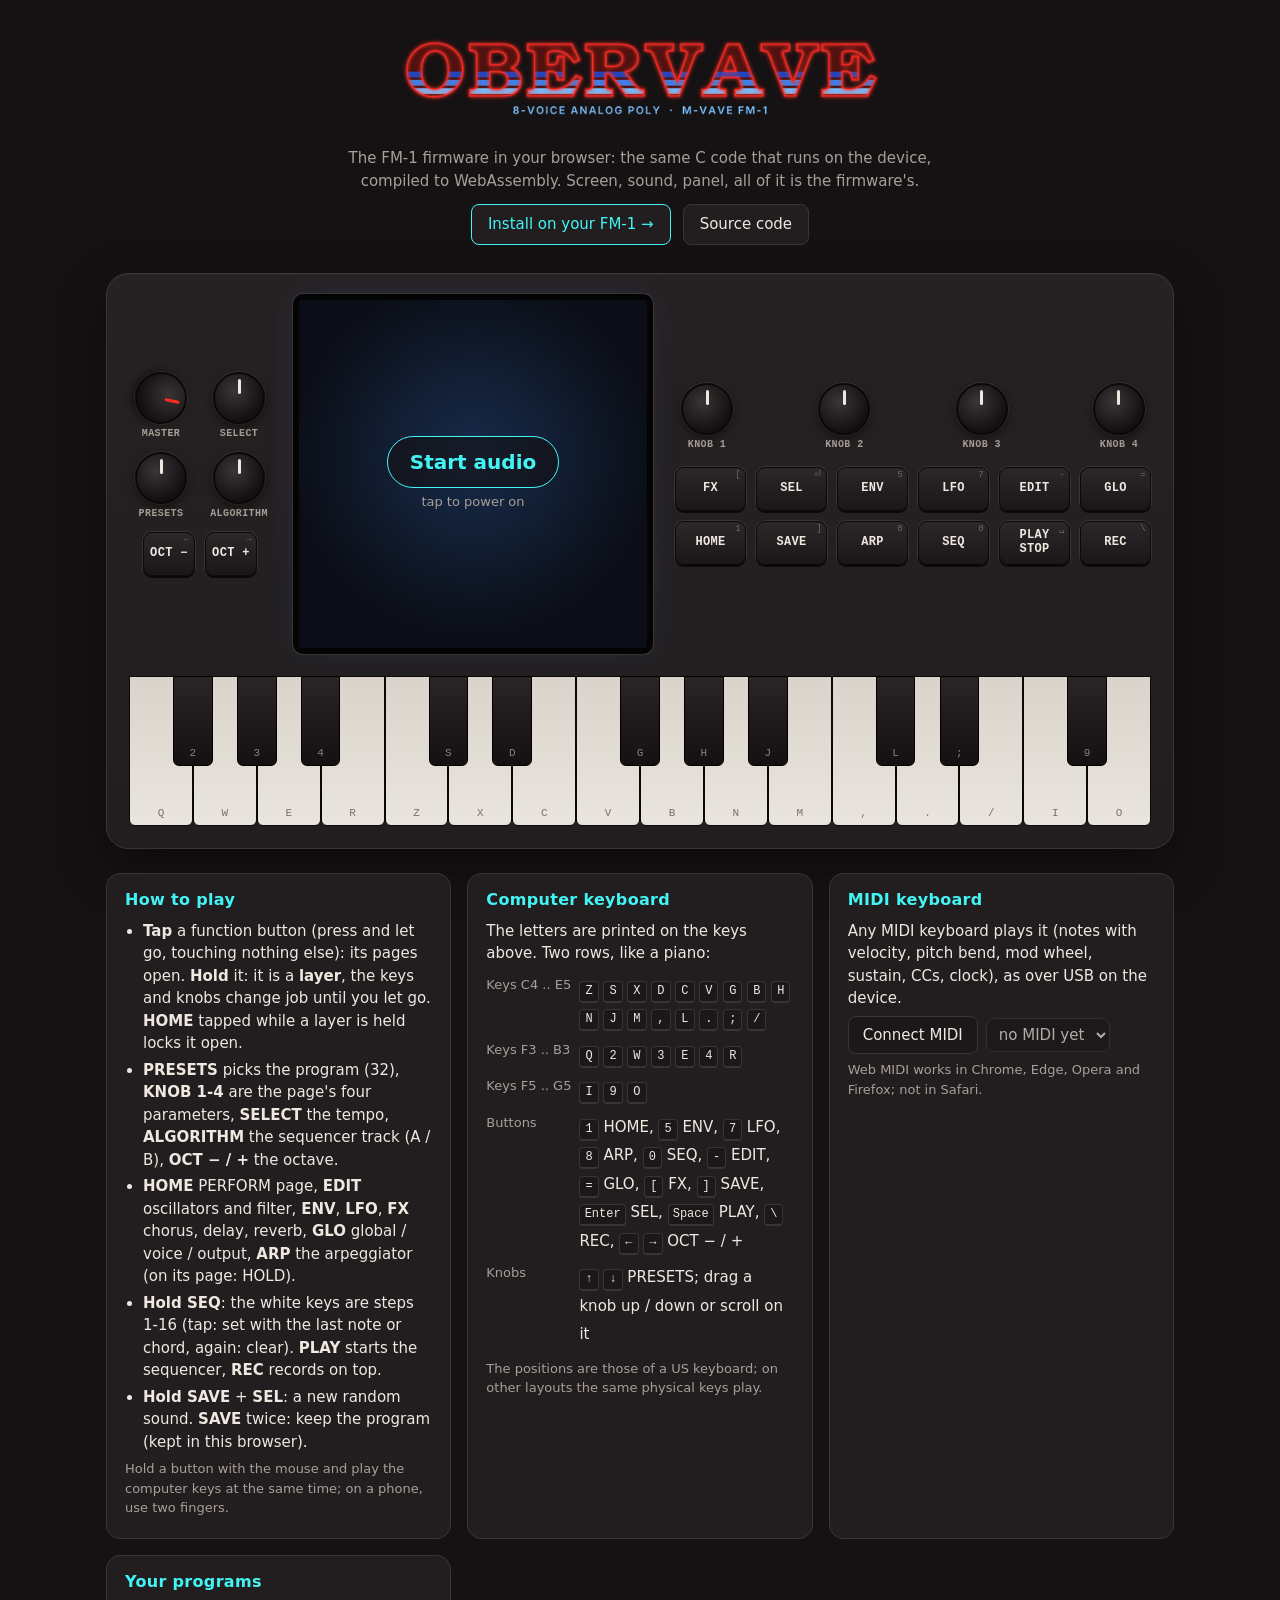
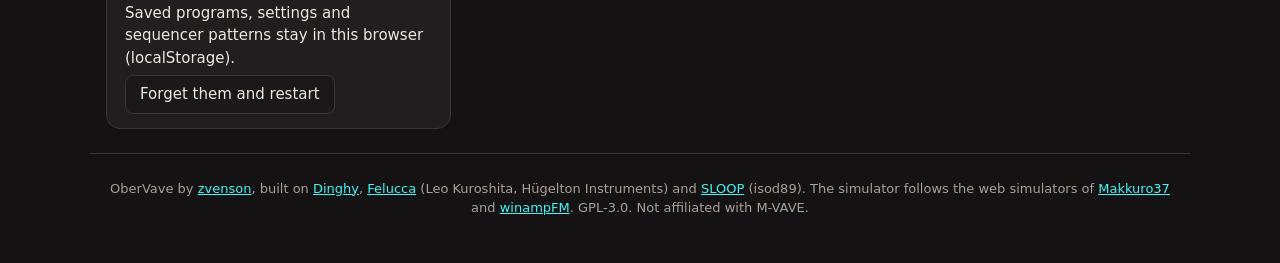
==== docs/sim/index.html @ a561eb08 "Checkpoint: 8-voice engine, 4-voice unison, 2-voice DUO chords, env amt calibrated to 482" ====
<!doctype html>
<!-- SPDX-License-Identifier: GPL-3.0-only -->
<html lang="en">
<head>
<meta charset="utf-8">
<meta name="viewport" content="width=device-width, initial-scale=1">
<title>OberVave Simulator</title>
<meta name="description" content="OberVave, an 8-voice analog-style polysynth firmware for the FM-1, running in your browser: the firmware's own code compiled to WebAssembly.">
<link rel="icon" href="logo.png">
<link rel="stylesheet" href="sim.css">
</head>
<body>
<header class="top">
  <img class="logo" src="logo.png" alt="OberVave">
  <p class="tag">The FM-1 firmware in your browser: the same C code that runs on the device, compiled to WebAssembly.
    Screen, sound, panel, all of it is the firmware's.</p>
  <nav class="links">
    <a class="cta" href="https://thefirmwarehub.com/#fw-obervave">Install on your FM-1 &rarr;</a>
    <a href="https://github.com/zvenson/obervave">Source code</a>
  </nav>
</header>

<main>
  <section class="device" id="device" aria-label="The simulated FM-1">
    <div class="left">
      <div class="knobrow">
        <div class="knob" data-id="master" data-label="MASTER"></div>
        <div class="knob" data-id="select" data-label="SELECT"></div>
      </div>
      <div class="knobrow">
        <div class="knob" data-id="presets" data-label="PRESETS"></div>
        <div class="knob" data-id="algo" data-label="ALGORITHM"></div>
      </div>
      <div class="octs">
        <button class="btn" data-btn="0">OCT &minus;</button>
        <button class="btn" data-btn="1">OCT +</button>
      </div>
    </div>
    <div class="screenbox">
      <canvas id="screen" width="240" height="240" aria-label="The FM-1's screen"></canvas>
      <button id="power" class="power">
        <span class="p1">Start audio</span>
        <span class="p2">tap to power on</span>
      </button>
    </div>
    <div class="right">
      <div class="knobrow four">
        <div class="knob" data-id="k1" data-label="KNOB 1"></div>
        <div class="knob" data-id="k2" data-label="KNOB 2"></div>
        <div class="knob" data-id="k3" data-label="KNOB 3"></div>
        <div class="knob" data-id="k4" data-label="KNOB 4"></div>
      </div>
      <div class="btngrid">
        <button class="btn" data-btn="2">FX</button>
        <button class="btn" data-btn="3">SEL</button>
        <button class="btn" data-btn="4">ENV</button>
        <button class="btn" data-btn="5">LFO</button>
        <button class="btn" data-btn="6">EDIT</button>
        <button class="btn" data-btn="7">GLO</button>
        <button class="btn" data-btn="8">HOME</button>
        <button class="btn" data-btn="9">SAVE</button>
        <button class="btn" data-btn="10">ARP</button>
        <button class="btn" data-btn="11">SEQ</button>
        <button class="btn" data-btn="12">PLAY<br>STOP</button>
        <button class="btn rec" data-btn="13">REC</button>
      </div>
    </div>
    <div class="keys" id="keys" aria-label="The 27 keys, F3 to G5"></div>
  </section>

  <section class="info">
    <div class="box">
      <h2>How to play</h2>
      <ul>
        <li><b>Tap</b> a function button (press and let go, touching nothing else): its pages open.
          <b>Hold</b> it: it is a <b>layer</b>, the keys and knobs change job until you let go.
          <b>HOME</b> tapped while a layer is held locks it open.</li>
        <li><b>PRESETS</b> picks the program (32), <b>KNOB 1-4</b> are the page's four parameters,
          <b>SELECT</b> the tempo, <b>ALGORITHM</b> the sequencer track (A / B), <b>OCT &minus; / +</b> the octave.</li>
        <li><b>HOME</b> PERFORM page, <b>EDIT</b> oscillators and filter, <b>ENV</b>, <b>LFO</b>, <b>FX</b> chorus,
          delay, reverb, <b>GLO</b> global / voice / output, <b>ARP</b> the arpeggiator (on its page: HOLD).</li>
        <li><b>Hold SEQ</b>: the white keys are steps 1-16 (tap: set with the last note or chord, again: clear).
          <b>PLAY</b> starts the sequencer, <b>REC</b> records on top.</li>
        <li><b>Hold SAVE</b> + <b>SEL</b>: a new random sound. <b>SAVE</b> twice: keep the program
          (kept in this browser).</li>
      </ul>
      <p class="hint">Hold a button with the mouse and play the computer keys at the same time; on a phone, use two fingers.</p>
    </div>

    <div class="box">
      <h2>Computer keyboard</h2>
      <p>The letters are printed on the keys above. Two rows, like a piano:</p>
      <table class="map">
        <tr><th>Keys C4 .. E5</th><td><kbd>Z</kbd> <kbd>S</kbd> <kbd>X</kbd> <kbd>D</kbd> <kbd>C</kbd> <kbd>V</kbd> <kbd>G</kbd> <kbd>B</kbd> <kbd>H</kbd> <kbd>N</kbd> <kbd>J</kbd> <kbd>M</kbd> <kbd>,</kbd> <kbd>L</kbd> <kbd>.</kbd> <kbd>;</kbd> <kbd>/</kbd></td></tr>
        <tr><th>Keys F3 .. B3</th><td><kbd>Q</kbd> <kbd>2</kbd> <kbd>W</kbd> <kbd>3</kbd> <kbd>E</kbd> <kbd>4</kbd> <kbd>R</kbd></td></tr>
        <tr><th>Keys F5 .. G5</th><td><kbd>I</kbd> <kbd>9</kbd> <kbd>O</kbd></td></tr>
        <tr><th>Buttons</th><td><kbd>1</kbd> HOME, <kbd>5</kbd> ENV, <kbd>7</kbd> LFO, <kbd>8</kbd> ARP, <kbd>0</kbd> SEQ, <kbd>-</kbd> EDIT,
          <kbd>=</kbd> GLO, <kbd>[</kbd> FX, <kbd>]</kbd> SAVE, <kbd>Enter</kbd> SEL, <kbd>Space</kbd> PLAY, <kbd>\</kbd> REC,
          <kbd>&larr;</kbd> <kbd>&rarr;</kbd> OCT &minus; / +</td></tr>
        <tr><th>Knobs</th><td><kbd>&uarr;</kbd> <kbd>&darr;</kbd> PRESETS; drag a knob up / down or scroll on it</td></tr>
      </table>
      <p class="hint">The positions are those of a US keyboard; on other layouts the same physical keys play.</p>
    </div>

    <div class="box">
      <h2>MIDI keyboard</h2>
      <p>Any MIDI keyboard plays it (notes with velocity, pitch bend, mod wheel, sustain, CCs, clock), as over USB on the device.</p>
      <div class="midirow">
        <button id="midiBtn" class="small">Connect MIDI</button>
        <select id="midiSel" disabled><option value="">no MIDI yet</option></select>
      </div>
      <p class="hint" id="midiMsg">Web MIDI works in Chrome, Edge, Opera and Firefox; not in Safari.</p>
    </div>

    <div class="box">
      <h2>Your programs</h2>
      <p>Saved programs, settings and sequencer patterns stay in this browser (localStorage).</p>
      <button id="resetStore" class="small">Forget them and restart</button>
    </div>
  </section>
</main>

<footer>
  <p>OberVave by <a href="https://github.com/zvenson">zvenson</a>, built on
    <a href="https://github.com/zvenson/dinghy">Dinghy</a>,
    <a href="https://github.com/hugelton/Felucca">Felucca</a> (Leo Kuroshita, H&uuml;gelton Instruments) and
    <a href="https://github.com/isod89/sloop-fm1">SLOOP</a> (isod89). The simulator follows the web simulators of
    <a href="https://github.com/genkigenki/Makkuro37">Makkuro37</a> and <a href="https://github.com/hericdk/winampFM">winampFM</a>.
    GPL-3.0. Not affiliated with M-VAVE.</p>
</footer>
<script src="sim.js"></script>
</body>
</html>
---- docs/sim/sim.css ----
/* SPDX-License-Identifier: GPL-3.0-only */
/* OberVave simulator: thefirmwarehub.com's warm dark, OberVave's red and blue (assets/logo) */
:root {
  --bg: #151213;
  --panel: #221e1f;
  --panel2: #1b1819;
  --line: #3a3435;
  --fg: #efe8e1;
  --dim: #a89f98;
  --cyan: #42f5f5;
  --red: #ff2c20;
  --blue: #3c82eb;
  --blue-hi: #78beff;
  --led: #ff4a38;
  --key-w: #e9e4dd;
  --key-b: #141112;
  color-scheme: dark;
}
* { box-sizing: border-box; }
html { -webkit-text-size-adjust: 100%; }
body {
  margin: 0;
  background: var(--bg);
  color: var(--fg);
  font: 15px/1.5 system-ui, -apple-system, "Segoe UI", Roboto, sans-serif;
}
a { color: var(--cyan); }
kbd {
  display: inline-block;
  min-width: 1.6em;
  padding: 0 .35em;
  border: 1px solid var(--line);
  border-bottom-width: 2px;
  border-radius: 4px;
  background: var(--panel2);
  font: 12px/1.6 ui-monospace, "SF Mono", Menlo, Consolas, monospace;
  text-align: center;
  color: var(--fg);
}

/* ---- header */
.top { max-width: 1100px; margin: 0 auto; padding: 20px 16px 8px; text-align: center; }
.logo { width: min(520px, 100%); height: auto; display: block; margin: 0 auto; }
.tag { color: var(--dim); margin: 6px auto 12px; max-width: 640px; }
.links { display: flex; gap: 12px; justify-content: center; flex-wrap: wrap; }
.links a {
  padding: 8px 16px; border: 1px solid var(--line); border-radius: 8px; text-decoration: none; color: var(--fg);
  background: var(--panel);
}
.links a.cta { border-color: var(--cyan); color: var(--cyan); }
.links a:hover { border-color: var(--cyan); }

main { max-width: 1100px; margin: 0 auto; padding: 8px 16px 24px; }

/* ---- the device */
.device {
  display: grid;
  grid-template-columns: auto auto 1fr;
  grid-template-areas: "left screen right" "keys keys keys";
  gap: 18px 22px;
  align-items: center;
  margin: 12px auto 24px;
  padding: 20px 22px 22px;
  background: linear-gradient(180deg, #262122, var(--panel));
  border: 1px solid var(--line);
  border-radius: 22px;
  box-shadow: 0 18px 50px rgba(0, 0, 0, .45), inset 0 1px 0 rgba(255, 255, 255, .04);
  user-select: none;
  -webkit-user-select: none;
  -webkit-touch-callout: none;
}
.device button, .device .knob, .keys { touch-action: none; }
.left { grid-area: left; display: flex; flex-direction: column; gap: 12px; align-items: center; }
.right { grid-area: right; display: flex; flex-direction: column; gap: 16px; align-items: stretch; min-width: 0; }
.screenbox { grid-area: screen; position: relative; width: 360px; max-width: 100%; }
.knobrow { display: flex; gap: 14px; justify-content: center; }
.knobrow.four { justify-content: space-between; }

#screen {
  display: block; width: 100%; height: auto; aspect-ratio: 1;
  image-rendering: pixelated; image-rendering: crisp-edges;
  background: #0b0e16; border: 6px solid #050405; border-radius: 10px;
  box-shadow: 0 0 0 1px var(--line), 0 0 30px rgba(60, 130, 235, .12);
}
.power {
  position: absolute; inset: 6px; display: flex; flex-direction: column; align-items: center; justify-content: center;
  gap: 4px; border: 0; border-radius: 6px; cursor: pointer; color: var(--fg);
  background: radial-gradient(circle at 50% 45%, rgba(60, 130, 235, .25), rgba(11, 14, 22, .92) 70%);
  font: inherit;
}
.power .p1 {
  font-size: 20px; font-weight: 600; padding: 10px 22px; border: 1px solid var(--cyan); border-radius: 999px;
  color: var(--cyan); background: rgba(21, 18, 19, .6);
}
.power .p2 { color: var(--dim); font-size: 13px; }
.power[hidden] { display: none; }

/* knobs: a black cap with a light pointer, the label under it */
.knob { display: flex; flex-direction: column; align-items: center; gap: 4px; cursor: ns-resize; width: 64px; }
.knob .cap {
  position: relative; width: 52px; height: 52px; border-radius: 50%;
  background: radial-gradient(circle at 40% 35%, #3a3536, #121011 70%);
  border: 2px solid #0a0809; box-shadow: 0 3px 8px rgba(0, 0, 0, .5), 0 0 0 1px var(--line);
}
.knob .cap::after {
  content: ""; position: absolute; left: 50%; top: 5px; width: 3px; height: 15px; margin-left: -1.5px;
  border-radius: 2px; background: var(--fg);
}
.knob[data-id="master"] .cap::after { background: var(--red); }
.knob .cap.turning { box-shadow: 0 3px 8px rgba(0, 0, 0, .5), 0 0 0 2px var(--cyan); }
.knob .lab { font: 600 10px/1.2 ui-monospace, Menlo, Consolas, monospace; color: var(--dim); letter-spacing: .04em; white-space: nowrap; }

/* buttons: dark, the LED lights the edge (as the FM-1's lit buttons) */
.btngrid { display: grid; grid-template-columns: repeat(6, 1fr); gap: 10px; }
.octs { display: flex; gap: 10px; }
.btn {
  position: relative; min-height: 44px; min-width: 52px; padding: 4px 6px; border-radius: 9px; cursor: pointer;
  border: 1px solid #0a0809; background: linear-gradient(180deg, #2c2728, #1a1718);
  color: var(--fg); font: 600 12px/1.15 ui-monospace, Menlo, Consolas, monospace; letter-spacing: .03em;
  box-shadow: 0 2px 0 #0a0809, 0 0 0 1px var(--line);
}
.btn .kb { position: absolute; right: 4px; top: 2px; font-size: 9px; color: #6f6662; font-weight: 400; }
.btn.lit { box-shadow: 0 2px 0 #0a0809, 0 0 0 2px var(--led), 0 0 14px rgba(255, 74, 56, .55); }
.btn.down { transform: translateY(2px); box-shadow: 0 0 0 #0a0809, 0 0 0 1px var(--cyan); }
.btn.lit.down { box-shadow: 0 0 0 2px var(--led), 0 0 14px rgba(255, 74, 56, .55); }

/* the keys: 16 white, 11 black, F3 .. G5 */
.keys { grid-area: keys; position: relative; height: 150px; margin-top: 4px; }
.key { position: absolute; top: 0; border-radius: 0 0 6px 6px; cursor: pointer; display: flex; flex-direction: column; justify-content: flex-end; align-items: center; padding-bottom: 6px; }
.key.w { height: 100%; background: linear-gradient(180deg, #d9d3cb, var(--key-w)); border: 1px solid #0a0809; z-index: 1; }
.key.b { height: 60%; background: linear-gradient(180deg, #2a2526, var(--key-b)); border: 1px solid #000; z-index: 2; }
.key .kl { font: 11px/1 ui-monospace, Menlo, Consolas, monospace; color: #7a716b; }
.key.b .kl { color: #8a817b; }
.key .dot { width: 7px; height: 7px; border-radius: 50%; margin-bottom: 5px; background: transparent; }
.key.glow .dot { background: rgba(255, 74, 56, .3); }
.key.lit .dot { background: var(--led); box-shadow: 0 0 8px var(--led); }
.key.w.down { background: linear-gradient(180deg, #bfb8af, #cfc8bf); }
.key.b.down { background: #3a3435; }

/* ---- info boxes */
.info { display: grid; grid-template-columns: repeat(auto-fit, minmax(300px, 1fr)); gap: 16px; }
.box { background: var(--panel); border: 1px solid var(--line); border-radius: 14px; padding: 14px 18px; }
.box h2 { margin: 0 0 8px; font-size: 16px; color: var(--cyan); font-weight: 600; letter-spacing: .02em; }
.box ul { margin: 0; padding-left: 18px; }
.box li { margin: 4px 0; }
.box p { margin: 6px 0; }
.hint { color: var(--dim); font-size: 13px; }
.map { border-collapse: collapse; width: 100%; }
.map th { text-align: left; font-weight: 500; color: var(--dim); padding: 4px 8px 4px 0; vertical-align: top; white-space: nowrap; font-size: 13px; }
.map td { padding: 4px 0; line-height: 1.9; }
.midirow { display: flex; gap: 8px; flex-wrap: wrap; align-items: center; }
.small {
  padding: 7px 14px; border-radius: 8px; border: 1px solid var(--line); background: var(--panel2); color: var(--fg);
  font: inherit; cursor: pointer;
}
.small:hover { border-color: var(--cyan); }
select {
  padding: 6px 8px; border-radius: 8px; border: 1px solid var(--line); background: var(--panel2); color: var(--fg);
  font: inherit; max-width: 100%;
}

footer { max-width: 1100px; margin: 0 auto; padding: 12px 16px 32px; color: var(--dim); font-size: 13px; text-align: center; border-top: 1px solid var(--line); }

/* ---- narrower: the screen on top, the knobs and buttons under it, then the keys */
@media (max-width: 980px) {
  .device { grid-template-columns: 1fr 1fr; grid-template-areas: "screen screen" "left right" "keys keys"; }
  .screenbox { justify-self: center; }
}
@media (max-width: 640px) {
  .device { grid-template-columns: 1fr; grid-template-areas: "screen" "right" "left" "keys"; padding: 14px 10px 16px; gap: 14px; border-radius: 16px; }
  .screenbox { width: 100%; max-width: 360px; }
  .left { flex-direction: row; flex-wrap: wrap; justify-content: center; }
  .knob { width: 58px; }
  .knob .cap { width: 44px; height: 44px; }
  .btngrid { gap: 6px; }
  .btn { min-width: 0; font-size: 11px; }
  .btn .kb { display: none; }
  .keys { height: 120px; }
  .key .kl { display: none; }
  .info { grid-template-columns: 1fr; }
}
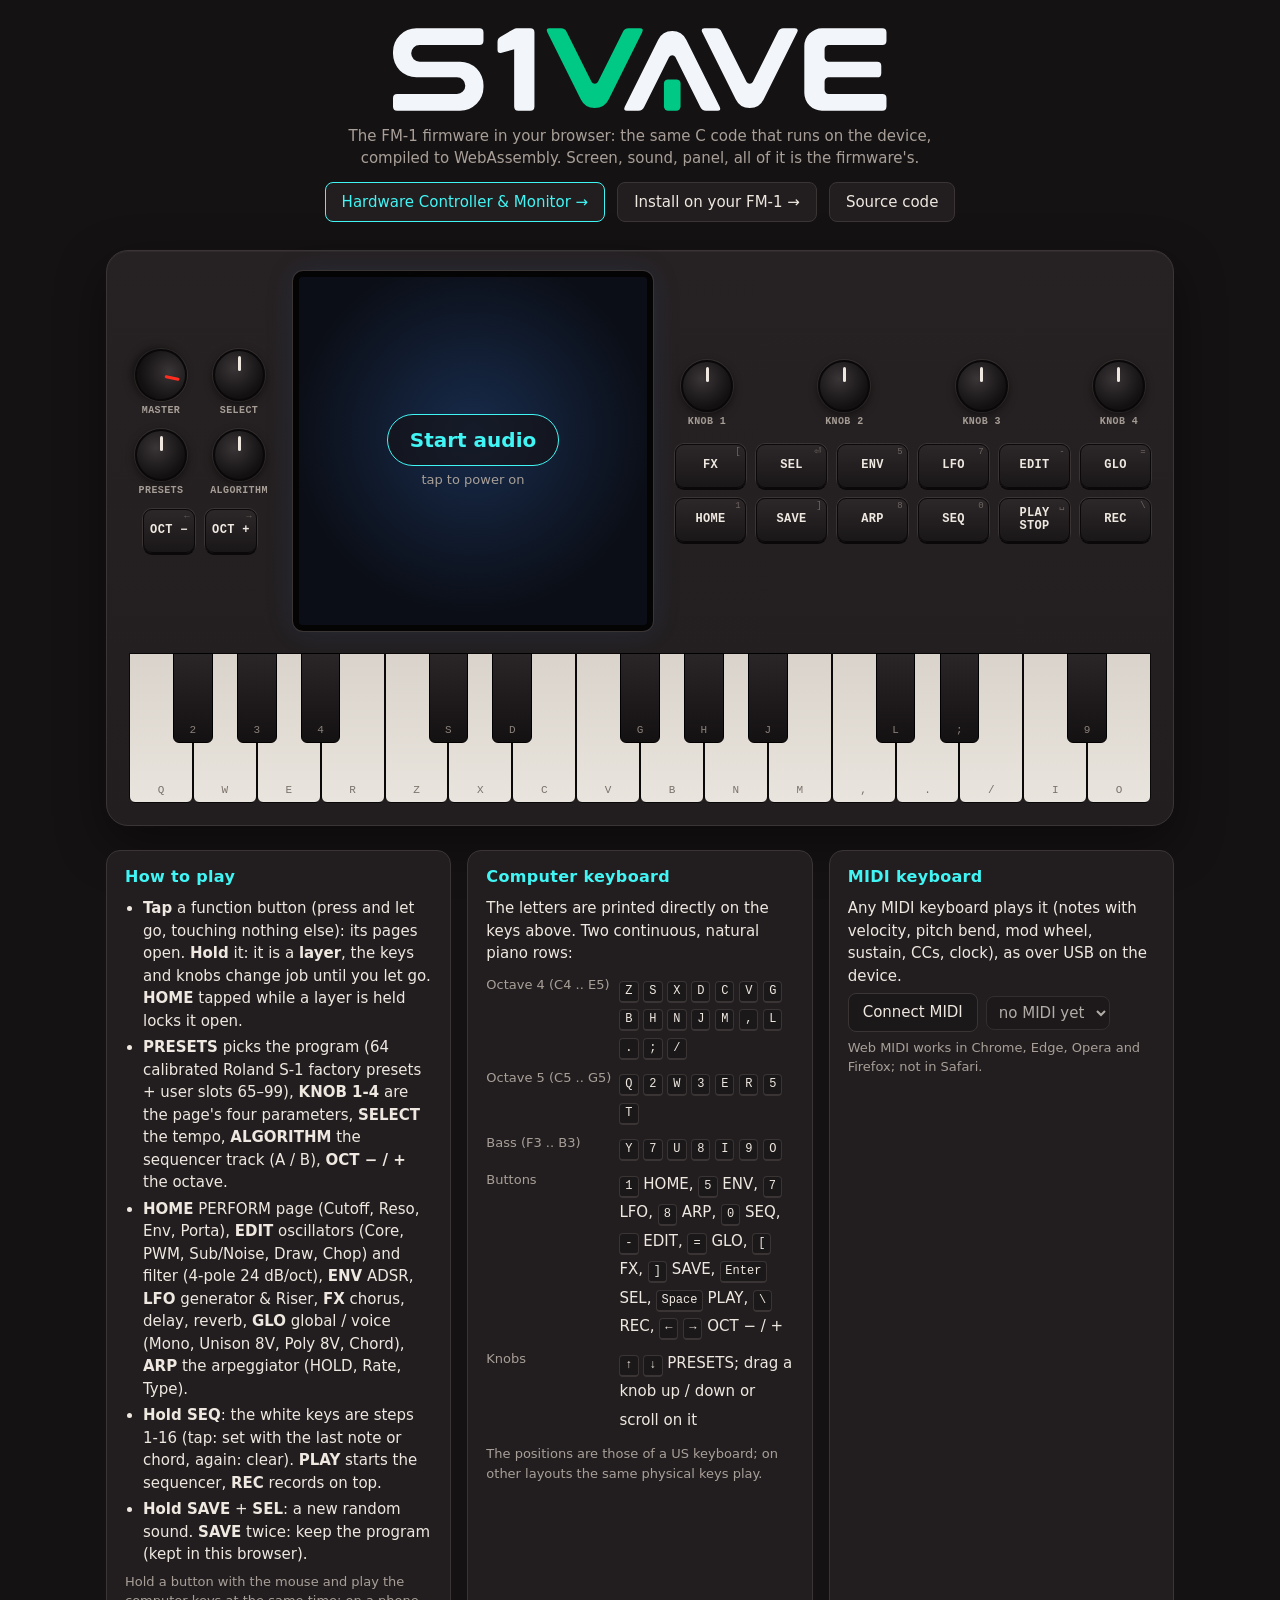
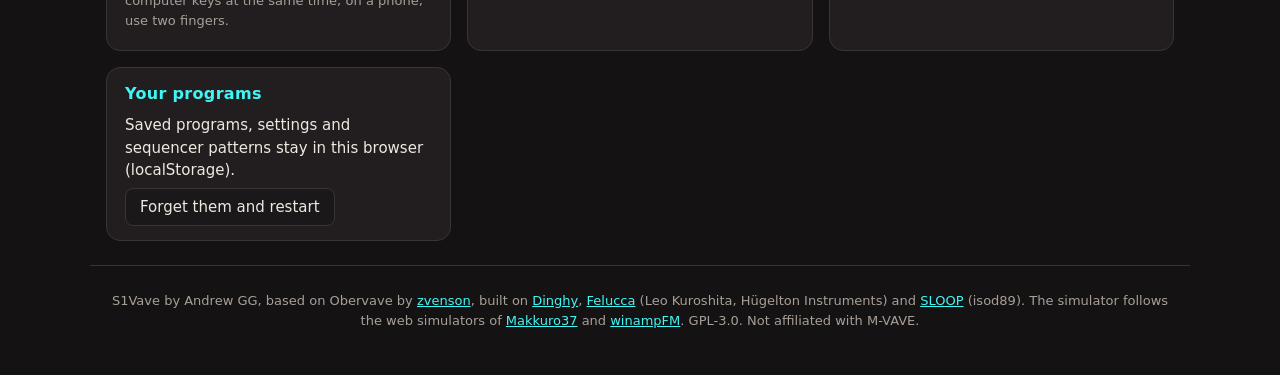
==== commit 97303378: "S1Vave 1.0: 8-voice virtual analog tweak synth for M-VAVE FM-1" ====
--- a/docs/sim/index.html
+++ b/docs/sim/index.html
@@ -4,19 +4,20 @@
 <head>
 <meta charset="utf-8">
 <meta name="viewport" content="width=device-width, initial-scale=1">
-<title>OberVave Simulator</title>
-<meta name="description" content="OberVave, an 8-voice analog-style polysynth firmware for the FM-1, running in your browser: the firmware's own code compiled to WebAssembly.">
+<title>S1VAVE Simulator · Roland S-1 Synth on M-VAVE FM-1</title>
+<meta name="description" content="S1VAVE, an 8-voice Roland S-1 Tweak Synth clone firmware for the M-VAVE FM-1 hardware, running in your browser: the firmware's own C code compiled to WebAssembly by Andrew GG.">
 <link rel="icon" href="logo.png">
 <link rel="stylesheet" href="sim.css">
 </head>
 <body>
 <header class="top">
-  <img class="logo" src="logo.png" alt="OberVave">
+  <img class="logo" src="logo.svg?v=7" alt="S1VAVE">
   <p class="tag">The FM-1 firmware in your browser: the same C code that runs on the device, compiled to WebAssembly.
     Screen, sound, panel, all of it is the firmware's.</p>
   <nav class="links">
-    <a class="cta" href="https://thefirmwarehub.com/#fw-obervave">Install on your FM-1 &rarr;</a>
-    <a href="https://github.com/zvenson/obervave">Source code</a>
+    <a class="cta" href="/editor/">Hardware Controller &amp; Monitor &rarr;</a>
+    <a href="https://thefirmwarehub.com/#fw-s1vave">Install on your FM-1 &rarr;</a>
+    <a href="https://github.com/andrewgg/s1vave" target="_blank" rel="noopener">Source code</a>
   </nav>
 </header>
 
@@ -75,10 +76,10 @@
         <li><b>Tap</b> a function button (press and let go, touching nothing else): its pages open.
           <b>Hold</b> it: it is a <b>layer</b>, the keys and knobs change job until you let go.
           <b>HOME</b> tapped while a layer is held locks it open.</li>
-        <li><b>PRESETS</b> picks the program (32), <b>KNOB 1-4</b> are the page's four parameters,
+        <li><b>PRESETS</b> picks the program (64 calibrated Roland S-1 factory presets + user slots 65–99), <b>KNOB 1-4</b> are the page's four parameters,
           <b>SELECT</b> the tempo, <b>ALGORITHM</b> the sequencer track (A / B), <b>OCT &minus; / +</b> the octave.</li>
-        <li><b>HOME</b> PERFORM page, <b>EDIT</b> oscillators and filter, <b>ENV</b>, <b>LFO</b>, <b>FX</b> chorus,
-          delay, reverb, <b>GLO</b> global / voice / output, <b>ARP</b> the arpeggiator (on its page: HOLD).</li>
+        <li><b>HOME</b> PERFORM page (Cutoff, Reso, Env, Porta), <b>EDIT</b> oscillators (Core, PWM, Sub/Noise, Draw, Chop) and filter (4-pole 24 dB/oct), <b>ENV</b> ADSR, <b>LFO</b> generator &amp; Riser, <b>FX</b> chorus,
+          delay, reverb, <b>GLO</b> global / voice (Mono, Unison 8V, Poly 8V, Chord), <b>ARP</b> the arpeggiator (HOLD, Rate, Type).</li>
         <li><b>Hold SEQ</b>: the white keys are steps 1-16 (tap: set with the last note or chord, again: clear).
           <b>PLAY</b> starts the sequencer, <b>REC</b> records on top.</li>
         <li><b>Hold SAVE</b> + <b>SEL</b>: a new random sound. <b>SAVE</b> twice: keep the program
@@ -89,11 +90,11 @@
 
     <div class="box">
       <h2>Computer keyboard</h2>
-      <p>The letters are printed on the keys above. Two rows, like a piano:</p>
+      <p>The letters are printed directly on the keys above. Two continuous, natural piano rows:</p>
       <table class="map">
-        <tr><th>Keys C4 .. E5</th><td><kbd>Z</kbd> <kbd>S</kbd> <kbd>X</kbd> <kbd>D</kbd> <kbd>C</kbd> <kbd>V</kbd> <kbd>G</kbd> <kbd>B</kbd> <kbd>H</kbd> <kbd>N</kbd> <kbd>J</kbd> <kbd>M</kbd> <kbd>,</kbd> <kbd>L</kbd> <kbd>.</kbd> <kbd>;</kbd> <kbd>/</kbd></td></tr>
-        <tr><th>Keys F3 .. B3</th><td><kbd>Q</kbd> <kbd>2</kbd> <kbd>W</kbd> <kbd>3</kbd> <kbd>E</kbd> <kbd>4</kbd> <kbd>R</kbd></td></tr>
-        <tr><th>Keys F5 .. G5</th><td><kbd>I</kbd> <kbd>9</kbd> <kbd>O</kbd></td></tr>
+        <tr><th>Octave 4 (C4 .. E5)</th><td><kbd>Z</kbd> <kbd>S</kbd> <kbd>X</kbd> <kbd>D</kbd> <kbd>C</kbd> <kbd>V</kbd> <kbd>G</kbd> <kbd>B</kbd> <kbd>H</kbd> <kbd>N</kbd> <kbd>J</kbd> <kbd>M</kbd> <kbd>,</kbd> <kbd>L</kbd> <kbd>.</kbd> <kbd>;</kbd> <kbd>/</kbd></td></tr>
+        <tr><th>Octave 5 (C5 .. G5)</th><td><kbd>Q</kbd> <kbd>2</kbd> <kbd>W</kbd> <kbd>3</kbd> <kbd>E</kbd> <kbd>R</kbd> <kbd>5</kbd> <kbd>T</kbd></td></tr>
+        <tr><th>Bass (F3 .. B3)</th><td><kbd>Y</kbd> <kbd>7</kbd> <kbd>U</kbd> <kbd>8</kbd> <kbd>I</kbd> <kbd>9</kbd> <kbd>O</kbd></td></tr>
         <tr><th>Buttons</th><td><kbd>1</kbd> HOME, <kbd>5</kbd> ENV, <kbd>7</kbd> LFO, <kbd>8</kbd> ARP, <kbd>0</kbd> SEQ, <kbd>-</kbd> EDIT,
           <kbd>=</kbd> GLO, <kbd>[</kbd> FX, <kbd>]</kbd> SAVE, <kbd>Enter</kbd> SEL, <kbd>Space</kbd> PLAY, <kbd>\</kbd> REC,
           <kbd>&larr;</kbd> <kbd>&rarr;</kbd> OCT &minus; / +</td></tr>
@@ -121,12 +122,7 @@
 </main>
 
 <footer>
-  <p>OberVave by <a href="https://github.com/zvenson">zvenson</a>, built on
-    <a href="https://github.com/zvenson/dinghy">Dinghy</a>,
-    <a href="https://github.com/hugelton/Felucca">Felucca</a> (Leo Kuroshita, H&uuml;gelton Instruments) and
-    <a href="https://github.com/isod89/sloop-fm1">SLOOP</a> (isod89). The simulator follows the web simulators of
-    <a href="https://github.com/genkigenki/Makkuro37">Makkuro37</a> and <a href="https://github.com/hericdk/winampFM">winampFM</a>.
-    GPL-3.0. Not affiliated with M-VAVE.</p>
+  <p>S1Vave by Andrew GG, based on Obervave by <a href="https://github.com/zvenson">zvenson</a>, built on <a href="https://github.com/zvenson/dinghy">Dinghy</a>, <a href="https://github.com/hugelton/Felucca">Felucca</a> (Leo Kuroshita, H&uuml;gelton Instruments) and <a href="https://github.com/isod89/sloop-fm1">SLOOP</a> (isod89). The simulator follows the web simulators of <a href="https://github.com/genkigenki/Makkuro37">Makkuro37</a> and <a href="https://github.com/hericdk/winampFM">winampFM</a>. GPL-3.0. Not affiliated with M-VAVE.</p>
 </footer>
 <script src="sim.js"></script>
 </body>
--- a/docs/sim/sim.css
+++ b/docs/sim/sim.css
@@ -1,5 +1,5 @@
 /* SPDX-License-Identifier: GPL-3.0-only */
-/* OberVave simulator: thefirmwarehub.com's warm dark, OberVave's red and blue (assets/logo) */
+/* S1Vave simulator: thefirmwarehub.com's warm dark, S1Vave's red and blue (assets/logo) */
 :root {
   --bg: #151213;
   --panel: #221e1f;
